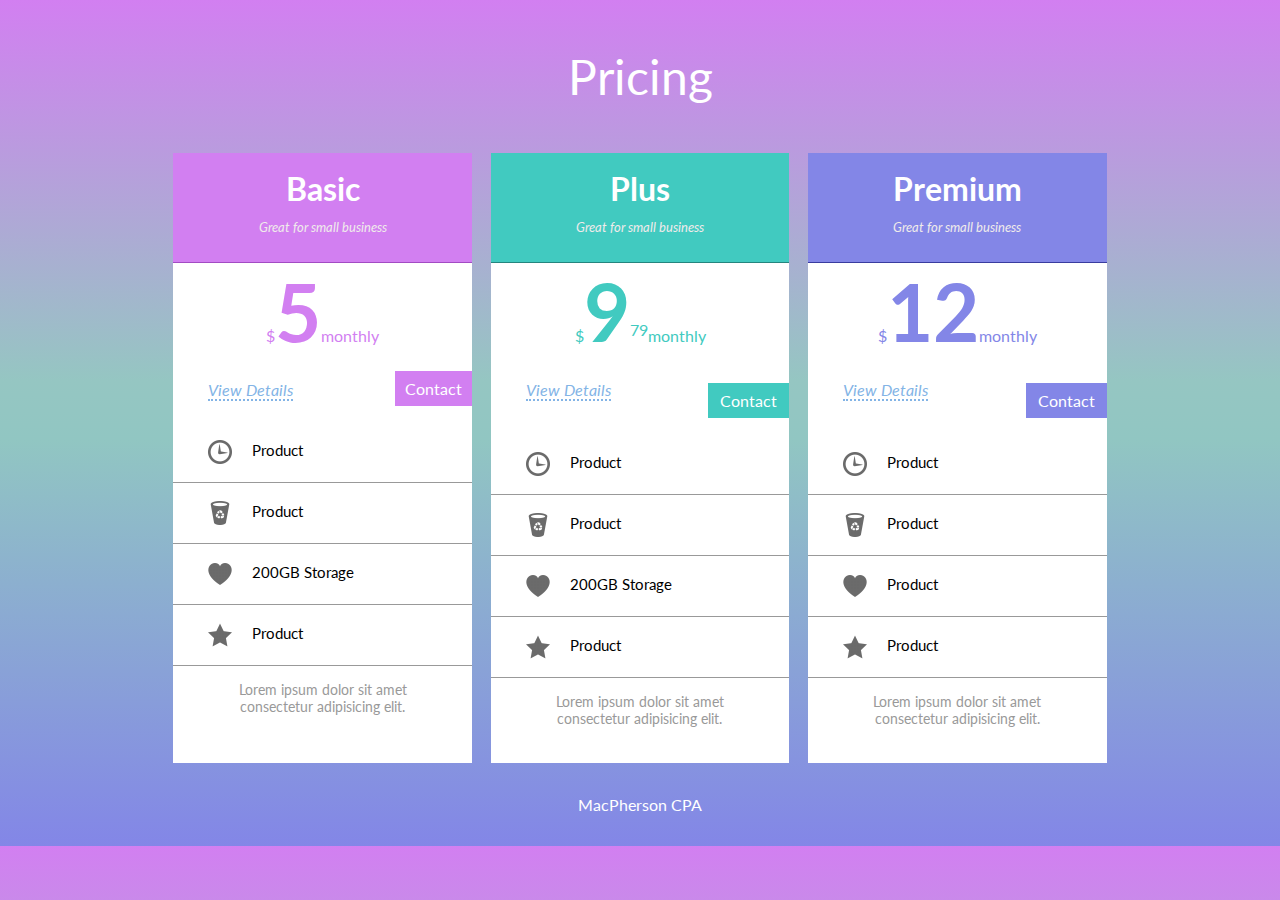
==== pages/web/index.html @ 0d86654f "Initial Commit" ====
<!DOCTYPE HTML>
<html>
<head>
<!-- Custom Theme files -->
<title>MacPherson CPA</title>
<link href="css/style.css" rel='stylesheet' type='text/css' />
<meta name="viewport" content="width=device-width, initial-scale=1">
<script type="application/x-javascript"> addEventListener("load", function() { setTimeout(hideURLbar, 0); }, false); function hideURLbar(){ window.scrollTo(0,1); } </script>
<!-- Custom Theme files -->
</script><script src="http://ajax.googleapis.com/ajax/libs/jquery/2.1.1/jquery.min.js"></script>
<!--webfonts-->
<link href='http://fonts.googleapis.com/css?family=Lato:100,300,400,700,900,100italic,300italic,400italic,700italic' rel='stylesheet' type='text/css'>
<!--//webfonts-->
</head>
<body>
<!--start-pricing-tablel-->
<script src="js/jquery.magnific-popup.js" type="text/javascript"></script>
		<script type="text/javascript" src="js/modernizr.custom.53451.js"></script> 

 <script>
						$(document).ready(function() {
						$('.popup-with-zoom-anim').magnificPopup({
							type: 'inline',
							fixedContentPos: false,
							fixedBgPos: true,
							overflowY: 'auto',
							closeBtnInside: true,
							preloader: false,
							midClick: true,
							removalDelay: 300,
							mainClass: 'my-mfp-zoom-in'
						});
																						
						});
				</script>							
	<div class="wrap">
			<h1>Pricing</h1>
			<div class="pricing-grids">
				<div class="pricing-grid">
					<div class="price-value">
						<h2>Premium</h2>
						<h5>Great for small business</h5>
					</div>
							<div class="price-bg">
								<p class="price-label-1">$<span>12</span>monthly</p>
								<ul class="buy-now">
									<li class="view"><a href="#">View Details</a></li>
									<li class="tag-now-1"><a class="popup-with-zoom-anim" href="#small-dialog">Contact</a></li>
									<div class="clear"> </div>
								</ul>								
							<ul class="count">
								<li><img src="images/1.png">Product</li>
								<li><img src="images/2.png">Product</li>
								<li><img src="images/3.png">Product</li>
								<li><img src="images/4.png">Product</li>
							</ul>
							<p class="bottom">Lorem ipsum dolor sit amet consectetur adipisicing elit.</p>
							</div>
						</div>
						<div class="pricing-grid">
							<div class="price-value two">
								<h3>Plus</h3>
								<h5>Great for small business</h5>
							</div>
							<div class="price-bg">
								<p class="price-label-2">$<span>9</span><i>79</i>monthly</p>
							<ul class="buy-now">
									<li class="view"><a href="#">View Details</a></li>
									<li class="tag-now-2"><a class="popup-with-zoom-anim" href="#small-dialog">Contact</a></li>
									<div class="clear"> </div>
								</ul>							
							<ul class="count">
								<li><img src="images/1.png">Product</li>
								<li><img src="images/2.png">Product</li>
								<li><img src="images/3.png">200GB Storage</li>
								<li><img src="images/4.png">Product</li>
							</ul>
							<p class="bottom">Lorem ipsum dolor sit amet consectetur adipisicing elit.</p>
							</div>
						</div>
						<div class="pricing-grid">
							<div class="price-value three">
								<h4>Basic</h4>
								<h5>Great for small business</h5>
							</div>
							<div class="price-bg">
								<p class="price-label-3">$<span>5</span>monthly</p>
								<ul class="buy-now">
									<li class="view"><a href="#">View Details</a></li>
									<li class="tag-now-3"><a class="popup-with-zoom-anim" href="#small-dialog">Contact</a></li>
									<div class="clear"> </div>
								</ul>								
							<ul class="count">
								<li><img src="images/1.png">Product</li>
								<li><img src="images/2.png">Product</li>
								<li><img src="images/3.png">200GB Storage</li>
								<li><img src="images/4.png">Product</li>
							</ul>
							<p class="bottom">Lorem ipsum dolor sit amet consectetur adipisicing elit.</p>
							</div>
						</div>
				<div class="clear"> </div>
				<!--pop-up-grid-->
								 <div id="small-dialog" class="mfp-hide">
									<div class="pop_up">
									 	<div class="payment-online-form-left">
											<form>
												<h4><span class="shipping"> </span>Shipping</h4>
												<ul>
													<li><input class="text-box-dark" type="text" value="Frist Name" onfocus="this.value = '';" onblur="if (this.value == '') {this.value = 'Frist Name';}"></li>
													<li><input class="text-box-dark" type="text" value="Last Name" onfocus="this.value = '';" onblur="if (this.value == '') {this.value = 'Last Name';}"></li>
												</ul>
												<ul>
													<li><input class="text-box-dark" type="text" value="Email" onfocus="this.value = '';" onblur="if (this.value == '') {this.value = 'Email';}"></li>
													<li><input class="text-box-dark" type="text" value="Company Name" onfocus="this.value = '';" onblur="if (this.value == '') {this.value = 'Company Name';}"></li>
												</ul>
												<ul>
													<li><input class="text-box-dark" type="text" value="Phone" onfocus="this.value = '';" onblur="if (this.value == '') {this.value = 'Phone';}"></li>
													<li><input class="text-box-dark" type="text" value="Address" onfocus="this.value = '';" onblur="if (this.value == '') {this.value = 'Address';}"></li>
													<div class="clear"> </div>
												</ul>
												<div class="clear"> </div>
											<ul class="payment-type">
												<h4><span class="payment"> </span> Payments</h4>
												<li><span class="col_checkbox">
													<input id="3" class="css-checkbox1" type="checkbox">
													<label for="3" name="demo_lbl_1" class="css-label1"> </label>
													<a class="visa" href="#"> </a>
													</span>												
												</li>
												<li>
													<span class="col_checkbox">
														<input id="4" class="css-checkbox2" type="checkbox">
														<label for="4" name="demo_lbl_2" class="css-label2"> </label>
														<a class="paypal" href="#"> </a>
													</span>
												</li>
												<div class="clear"> </div>
											</ul>
												<ul>
													<li><input class="text-box-dark" type="text" value="Card Number" onfocus="this.value = '';" onblur="if (this.value == '') {this.value = 'Card Number';}"></li>
													<li><input class="text-box-dark" type="text" value="Name on card" onfocus="this.value = '';" onblur="if (this.value == '') {this.value = 'Name on card';}"></li>
													<div class="clear"> </div>
												</ul>
												<ul>
													<li><input class="text-box-light hasDatepicker" type="text" id="datepicker" value="Expiration Date" onfocus="this.value = '';" onblur="if (this.value == '') {this.value = 'Expiration Date';}"><em class="pay-date"> </em></li>
													<li><input class="text-box-dark" type="text" value="Security Code" onfocus="this.value = '';" onblur="if (this.value == '') {this.value = 'Security Code';}"></li>
													<div class="clear"> </div>
												</ul>
												<ul class="payment-sendbtns">
													<li><input type="reset" value="Reset"></li>
													<li><input type="submit" value="Process order"></li>
												</ul>
												<div class="clear"> </div>
											</form>
										</div>
						  			</div>
								</div>
								<!--pop-up-grid-->
			</div>
		<div class="clear"> </div>
	</div>
	<!--//End-pricingplans-->
		<!-- /start-copyright-->
 	<div class="copyrights">
			<p>MacPherson CPA</p>
		</div>
		<!--//End-copyright-->
</body>
</html>
---- pages/web/css/style.css ----
/*--
Author: W3layouts
Author URL: http://w3layouts.com
License: Creative Commons Attribution 3.0 Unported
License URL: http://creativecommons.org/licenses/by/3.0/
--*/
/* reset */
html,body,div,span,applet,object,iframe,h1,h2,h3,h4,h5,h6,p,blockquote,pre,a,abbr,acronym,address,big,cite,code,del,dfn,em,img,ins,kbd,q,s,samp,small,strike,strong,sub,sup,tt,var,b,u,i,dl,dt,dd,ol,nav ul,nav li,fieldset,form,label,legend,table,caption,tbody,tfoot,thead,tr,th,td,article,aside,canvas,details,embed,figure,figcaption,footer,header,hgroup,menu,nav,output,ruby,section,summary,time,mark,audio,video{margin:0;padding:0;border:0;font-size:100%;font:inherit;vertical-align:baseline;}
article, aside, details, figcaption, figure,footer, header, hgroup, menu, nav, section {display: block;}
ol,ul{list-style:none;margin:0px;padding:0px;}
blockquote,q{quotes:none;}
blockquote:before,blockquote:after,q:before,q:after{content:'';content:none;}
table{border-collapse:collapse;border-spacing:0;}
/* start editing from here */
a{text-decoration:none;}
.txt-rt{text-align:right;}/* text align right */
.txt-lt{text-align:left;}/* text align left */
.txt-center{text-align:center;}/* text align center */
.float-rt{float:right;}/* float right */
.float-lt{float:left;}/* float left */
.clear{clear:both;}/* clear float */
.pos-relative{position:relative;}/* Position Relative */
.pos-absolute{position:absolute;}/* Position Absolute */
.vertical-base{	vertical-align:baseline;}/* vertical align baseline */
.vertical-top{	vertical-align:top;}/* vertical align top */
nav.vertical ul li{	display:block;}/* vertical menu */
nav.horizontal ul li{	display: inline-block;}/* horizontal menu */
img{max-width:100%;}
/*end reset*/
/****-----start-body----****/
body{
	background: #d27ff1; /* Old browsers */
	background: -moz-linear-gradient(top,  #d27ff1 0%, #95c6c2 45%, #91c6c2 52%, #8386e7 100%); /* FF3.6+ */
	background: -webkit-gradient(linear, left top, left bottom, color-stop(0%,#d27ff1), color-stop(45%,#95c6c2), color-stop(52%,#91c6c2), color-stop(100%,#8386e7)); /* Chrome,Safari4+ */
	background: -webkit-linear-gradient(top,  #d27ff1 0%,#95c6c2 45%,#91c6c2 52%,#8386e7 100%); /* Chrome10+,Safari5.1+ */
	background: -o-linear-gradient(top,  #d27ff1 0%,#95c6c2 45%,#91c6c2 52%,#8386e7 100%); /* Opera 11.10+ */
	background: -ms-linear-gradient(top,  #d27ff1 0%,#95c6c2 45%,#91c6c2 52%,#8386e7 100%); /* IE10+ */
	background: linear-gradient(to bottom,  #d27ff1 0%,#95c6c2 45%,#91c6c2 52%,#8386e7 100%); /* W3C */
	filter: progid:DXImageTransform.Microsoft.gradient( startColorstr='#d27ff1', endColorstr='#8386e7',GradientType=0 ); /* IE6-9 */
	font-family: 'Lato', sans-serif;
	background-size: cover;
	-o-background-size: cover;
	-webkit-background-size: cover;
	-moz-background-size: cover;
}
.wrap{
	margin: 0 auto;
	width: 90%;
}
body a{
	transition:0.5s all ease;
	-webkit-transition:0.5s all ease;
	-moz-transition:0.5s all ease;
	-o-transition:0.5s all ease;
	-ms-transition:0.5s all ease;
}
#small-dialog,#small-dialog1,#small-dialog2,#small-dialog3,#small-dialog4,#small-dialog5{
  background: white;
    padding: 10px 0 10px 0;
  text-align: left;
  max-width: 629px;
  margin: 40px auto;
  position: relative;
  text-align: center;
  border: 15px solid#eee;
}
.pricing-grids {
  width: 70%;
  margin: 0 auto;
}
.pricing-grid {
    width: 32%;
  float: right;
  margin-right: 2%;
    transition: 0.5s all;
  -webkit-transition: 0.5s all;
  -moz-transition: 0.5s all;
  -o-transition: 0.5s all;
}
.pricing-grid:nth-child(1) {
  margin: 0;
}
/*Pricing table and price blocks*/
 h1 {
	text-align: center;
  margin: 1em 0 1em;
  font-size: 3em;
  color: #fff;
}
.price-head h3 {
	color: #404042;
	font-size: 3em;
	text-decoration: none;
	font-weight: 700;
}
a.popup-with-zoom-anim {
  padding: 0 12px;
  line-height: 2.2em;
}
/*----*/
 .pricing-grid3{
 	margin-right: 0;
 }
.pricing-grid:hover,.pricing-grid:hover,.pricing-grid:hover {
	transform: scale(1.05);
-webkit-transform: scale(1.05);
-moz-transform: scale(1.05);
-o-transform: scale(1.05);
-ms-transform: scale(1.05);
	z-index: 1;
	border: none;
}
.pricing-grid1:nth-child(3){
	margin-right:0;
}
.price-value h2,.price-value.two h3,.price-value.three h4{
  font-size: 2em;
  color: #fff;
  font-weight: bold;
}
.price-value,.price-value.two,.price-value.three {
  background: #8386e7;
  padding: 1em 0em 1em;
  border-bottom: 1px solid#393C9F;
    text-align: center;
}
.price-value.two{
background: #41cac0;
   border-bottom: 1px solid#25857E;
}
.price-value.three {
	background: #d27ff1;
	border-bottom:1px solid#A24BC3;
}
.price-value ul,.pricing-grid1 ul,.pricing-grid2 ul,.pricing-grid3 ul{
	padding: 0;
}
.price-value ul li,.pricing-grid1,.pricing-grid2 ul li,.pricing-grid3 ul li {
	list-style: none;
}
.price-value ul li{
	list-style: none;
}
.price-value h5 {
  padding: 11px 0;
  font-style: italic;
  font-size: 13px;
  color: #F0EBEB;
}
ul.count,.pricing-grid1 ul li a,ul.count,.pricing-grid2 ul li a,ul.count,.pricing-grid3 ul li a{
	font-size: 15px;
	display: block;
	text-decoration: none;
	font-weight: 400;
	padding: 10px 20px;
}
.price-bg {
	background: #fff;
	  height: 500px;
}
p.price-label-1 {
   color: #8386E7;
  text-align: center;
}
p.price-label-2 {
  color: #41cac0;
  text-align: center;
}
p.price-label-3 {
  color: #D27FF1;
  text-align: center;
}
.price-bg p span {
  font-weight: bold;
  font-size: 5em;
}
.price-bg p i {
  vertical-align: super;
}
.price-bg ul {
	padding: 0;
}
.price-bg ul li{
	list-style: none;
}
ul.buy-now li {
  display: inline-block;
}
li.view {
  float: left;
  margin: 9px 0px 0px 35px;
}
li.view a {
  color: #83b4e6;
  border-bottom: 2px dotted;
  font-style: italic;
}
ul.count li a {
  color: #6A6A6A;
}
ul.buy-now {
   padding: 12px 0 16px;
}
li.tag-now-1 {
  background: #8386E7;
   float: right;
  margin-top: 12px;
}
li.tag-now-1:hover {
	  background: #37398A;
	      transition: 0.5s all;
  -webkit-transition: 0.5s all;
  -moz-transition: 0.5s all;
  -o-transition: 0.5s all;
}
li.tag-now-1 a {
  color: #fff;
}
li.tag-now-2 {
  background: #41cac0;
   float: right;
    margin-top: 12px;
}
li.tag-now-2:hover {
	  background: #277F78;
	      transition: 0.5s all;
  -webkit-transition: 0.5s all;
  -moz-transition: 0.5s all;
  -o-transition: 0.5s all;
}
li.tag-now-2 a {
  color: #fff;
}
li.tag-now-3 {
  background: #D27FF1;
   float: right;
  margin-top: 0px;
}
li.tag-now-3:hover {
	  background: #9227BA;
	      transition: 0.5s all;
  -webkit-transition: 0.5s all;
  -moz-transition: 0.5s all;
  -o-transition: 0.5s all;
}
li.tag-now-3 a {
  color: #fff;
    padding: 10px;
}
ul.count li img {
  vertical-align: middle;
  margin-right: 20px;
}
ul.count li {
  border-bottom: 1px solid#999;
    padding: 1.2em 0;
}
ul.count li  {
	padding-left: 35px;
}
a.popup-with-zoom-anim {
  outline: none;
  border: none;
}
/*---start-pricing-tabels-----*/
.payment-online-form-left{
}
form li {
list-style: none;
}
form ul {
 padding:0;
}
.payment-online-form-left h4{
	font-size: 1.8em;
	color: #222222;
	padding: 0.5em 0;
	text-align: left;	
}
.payment-online-form-left span{
  vertical-align: middle;
  margin-right: 10px;
}
.payment-online-form-left form{
	padding:0 3%;
}
.payment-online-form-left input[type="text"]{
	padding: 1em 1em;
	color: #485460;
	width: 42%;
	margin: 0.5em 0;
	border: 1px solid;
	outline: none;
	transition: border-color 0.3s;
	-o-transition: border-color 0.3s;
	-ms-transition: border-color 0.3s;
	-moz-transition: border-color 0.3s;
	-webkit-transition: border-color 0.3s;
	float: left;
	font-size: 0.9em;
	border-color: #EEE;
	-webkit-appearance:none;
}
.payment-online-form-left input[type="text"]:hover{
	border-color:#fa6e6f;
}
.text-box-dark{
}
.text-box-light{
	background: url(../images/calender.png) no-repeat 95% 50%;
	cursor:pointer;
	position: relative;
}
.payment-online-form-left ul li:first-child input[type="text"]{
	margin-right: 5%;
}
.payment-online-form-left  input[type="text"]:active, .payment-online-form-left input[type="text"]:hover {
	  border-color: #12419D;
	  color: #5484E1; 
}
.shipping{
	width: 32px;
	height: 32px;
	display: inline-block;
	background: url(../images/icon.png) no-repeat -111px -26px;
}
.payment{
	width: 32px;
	height: 32px;
	display: inline-block;
	background: url(../images/icon.png) no-repeat -152px -30px;

}
.payment-date-section{
	background: url(../images/calender.png) no-repeat #fff 50%;
}
.payment-sendbtns{
	float:right;
	margin: 1.2em 0 1em;
}
.payment-sendbtns input[type="reset"]{
	background:#6FB5FC;
	padding: 0.7em 1em;
	border: none;
	color: #FFF;
	cursor: pointer;
	font-size: 1.2em;
	display: block;
	-webkit-transition: all 0.5s ease-in-out;
	-moz-transition: all 0.5s ease-in-out;
	-o-transition: all 0.5s ease-in-out;
	transition: all 0.5s ease-in-out;
	outline:none;
}
.payment-sendbtns input[type="reset"]:hover{
	color:#FFF;
	background:#464C54;
}
.payment-sendbtns input[type="submit"]{
	background:#464C54;
	padding: 0.7em 1em;
	border: none;
	color: #fff;
	cursor: pointer;
	font-size: 1.2em;
	display: block;
	-webkit-transition: all 0.5s ease-in-out;
	-moz-transition: all 0.5s ease-in-out;
	-o-transition: all 0.5s ease-in-out;
	transition: all 0.5s ease-in-out;
	-webkit-appearance:none;
	outline:none;
}
.payment-sendbtns input[type="submit"]:hover{
	color:#fff;
	background:#6FB5FC;
}
.payment-sendbtns li{
	display:inline-block;
}
.payment-type li{
	display:inline-block;
}
.payment-online-form-right{
	background: #2B2937;
	-webkit-border-radius: 5px;
	-moz-border-radius: 5px;
	-o-border-radius: 5px;
	border-radius: 5px;
	border-bottom: 4px solid #1A1822;
}
/*---start-checkbox----*/
input[type=checkbox].css-checkbox1,input[type=checkbox].css-checkbox2{
	display: none;
}
input[type=checkbox].css-checkbox1 + label.css-label1 {
  height: 30px;
  width: 30px;
  display: inline-block;
  line-height: 18px;
  background-repeat: no-repeat;
  background-position: 0 0;
  vertical-align: super;
  cursor: pointer;
  background: url(../images/icon.png) no-repeat -188px -25px;
  margin-right: 8px;
}
input[type=checkbox].css-checkbox1:checked + label.css-label1 {
	background: url(../images/icon.png) no-repeat -215px -25px;
}
input[type=checkbox].css-checkbox2 + label.css-label2 {
	height: 30px;
	width: 30px;
	display: inline-block;
	line-height: 18px;
	background-repeat: no-repeat;
	background-position: -20px 0px;
	vertical-align: super;
	cursor: pointer;
	background:url(../images/icon.png) no-repeat -218px -24px;
}
input[type=checkbox].css-checkbox2:checked + label.css-label2 {
	background: url(../images/icon.png) no-repeat -190px -24px;
}
.visa{
	display: inline-block;
	width: 32px;
	height: 32px;
	background:url(../images/icon.png) no-repeat -32px -28px;
}
.paypal{
	display: inline-block;
	width: 32px;
	height: 32px;
	background: url(../images/icon.png) no-repeat -71px -26px;
}
.payment-online-form-right{
	float: right;
	width: 30%;
	background: #2B2937;
	-webkit-border-radius: 5px;
	-moz-border-radius: 5px;
	-o-border-radius: 5px;
	border-radius: 5px;
	border-bottom: 4px solid #1A1822;
	padding-bottom: 2em;
}
.payment-online-form-right a:hover{
	color:#1ABC9C;
}
.payment-online-form-right ul li{
	display:block;
	padding: 0.5em;
}
.payment-online-form-right ul li a{
	color:#9095AA;
}
.payment-online-form-right h4{
	color: #FFF;
	font-size: 1em;
	text-transform: uppercase;
	border-bottom: 1px solid rgba(144, 149, 170, 0.22);
	padding: 0.8em;
}
.payment-online-form-right ul {
	padding: 0px 1em;
}
.payment-online-form-right h5{
	color: #FFF;
	padding: 0.5em 0.8em 0.4em;
	font-size: 1em;
}
.payment-type {
	border-top: 1px solid rgba(144, 149, 170, 0.22);
	margin-top: 3%;
	text-align: left;
}
input[type=checkbox].css-checkbox3,input[type=checkbox].css-checkbox4,input[type=checkbox].css-checkbox5,input[type=checkbox].css-checkbox6{
	display: none;
}
input[type=checkbox].css-checkbox3 + label.css-label3 {
	height: 22px;
	width: 21px;
	display: inline-block;
	line-height: 18px;
	background-repeat: no-repeat;
	background-position: 0 -38px;
	vertical-align: middle;
	cursor: pointer;
	background-image: url(../images/filter-bg.png);
}
input[type=checkbox].css-checkbox3:checked + label.css-label3 {
	background-position: 0px 0px;
}
input[type=checkbox].css-checkbox4 + label.css-label4 {
	height: 22px;
	width: 21px;
	display: inline-block;
	line-height: 18px;
	background-repeat: no-repeat;
	background-position: 0 0px;
	vertical-align: middle;
	cursor: pointer;
	background-image: url(../images/filter-bg.png);
}
input[type=checkbox].css-checkbox4:checked + label.css-label4 {
	background-position: 0px -38px;
}
input[type=checkbox].css-checkbox5 + label.css-label5 {
	height: 22px;
	width: 21px;
	display: inline-block;
	line-height: 18px;
	background-repeat: no-repeat;
	background-position: 0 -38px;
	vertical-align: middle;
	cursor: pointer;
	background-image: url(../images/filter-bg.png);
}
input[type=checkbox].css-checkbox5:checked + label.css-label5 {
	background-position: 0px 0px;
}
input[type=checkbox].css-checkbox6 + label.css-label6 {
	height: 22px;
	width: 21px;
	display: inline-block;
	line-height: 18px;
	background-repeat: no-repeat;
	background-position: 0 0px;
	vertical-align: middle;
	cursor: pointer;
	background-image: url(../images/filter-bg.png);
}
input[type=checkbox].css-checkbox6:checked + label.css-label6 {
	background-position: 0px -38px;
}
/* start state */
.my-mfp-zoom-in #small-dialog {
opacity: 0;
-webkit-transition: all 0.2s ease-in-out;
-moz-transition: all 0.2s ease-in-out;
-o-transition: all 0.2s ease-in-out;
transition: all 0.2s ease-in-out;
-webkit-transform: scale(0.8);
-moz-transform: scale(0.8);
-ms-transform: scale(0.8);
-o-transform: scale(0.8);
transform: scale(0.8);
}
/* animate in */
.my-mfp-zoom-in.mfp-ready #small-dialog {
opacity: 1;
-webkit-transform: scale(1);
-moz-transform: scale(1);
-ms-transform: scale(1);
-o-transform: scale(1);
transform: scale(1);
}
/* animate out */
.my-mfp-zoom-in.mfp-removing #small-dialog {
-webkit-transform: scale(0.8);
-moz-transform: scale(0.8);
-ms-transform: scale(0.8);
-o-transform: scale(0.8);
transform: scale(0.8);
opacity: 0;
}
/* Dark overlay, start state */
.my-mfp-zoom-in.mfp-bg {
opacity: 0;
-webkit-transition: opacity 0.3s ease-out;
-moz-transition: opacity 0.3s ease-out;
-o-transition: opacity 0.3s ease-out;
transition: opacity 0.3s ease-out;
}
/* animate in */
.my-mfp-zoom-in.mfp-ready.mfp-bg {
opacity: 0.8;
}
/* animate out */
.my-mfp-zoom-in.mfp-removing.mfp-bg {
opacity: 0;
}
/**
/* Magnific Popup CSS */
.mfp-bg {
  top: 0;
  left: 0;
  width: 100%;
  height: 100%;
  z-index: 1042;
  overflow: hidden;
  position: fixed;
  background: #0b0b0b;
  opacity: 0.8;
  filter: alpha(opacity=80); }
.mfp-wrap {
  top: 0;
  left: 0;
  width: 100%;
  height: 100%;
  z-index: 1043;
  position: fixed;
  outline: none !important;
  -webkit-backface-visibility: hidden; }
.mfp-container {
  text-align: center;
  position: absolute;
  width: 100%;
  height: 100%;
  left: 0;
  top: 0;
  padding: 0 8px;
  -webkit-box-sizing: border-box;
  -moz-box-sizing: border-box;
  box-sizing: border-box; }
.mfp-container:before {
  content: '';
  display: inline-block;
  height: 100%;
  vertical-align: middle; }
.mfp-align-top .mfp-container:before {
  display: none; }
.mfp-content {
  position: relative;
  display: inline-block;
  vertical-align: middle;
  margin: 0 auto;
  text-align: left;
  z-index: 1045; }
.mfp-inline-holder .mfp-content,
.mfp-ajax-holder .mfp-content {
  width: 100%;
  cursor: auto; }
.mfp-ajax-cur {
  cursor: progress; }
.mfp-zoom-out-cur,
.mfp-zoom-out-cur .mfp-image-holder .mfp-close {
  cursor: -moz-zoom-out;
  cursor: -webkit-zoom-out;
  cursor: zoom-out; }
.mfp-zoom {
  cursor: pointer;
  cursor: -webkit-zoom-in;
  cursor: -moz-zoom-in;
  cursor: zoom-in; }

.mfp-auto-cursor .mfp-content {
  cursor: auto; }
.mfp-close,
.mfp-arrow,
.mfp-preloader,
.mfp-counter {
  -webkit-user-select: none;
  -moz-user-select: none;
  user-select: none; }

.mfp-loading.mfp-figure {
  display: none; }

.mfp-hide {
  display: none !important; }
.mfp-content iframe{
	width:100%;
	min-height:500px;
}
.mfp-preloader {
  color: #cccccc;
  position: absolute;
  top: 50%;
  width: auto;
  text-align: center;
  margin-top: -0.8em;
  left: 8px;
  right: 8px;
  z-index: 1044; }

.mfp-preloader a {
  color: #cccccc; }

.mfp-preloader a:hover {
  color: white; }

.mfp-s-ready .mfp-preloader {
  display: none; }

.mfp-s-error .mfp-content {
  display: none; }

button.mfp-close,
button.mfp-arrow {
  overflow: visible;
  cursor: pointer;
  border: 0;
   background:#EEEEEE;
  -webkit-appearance: none;
  display: block;
  padding: 0;
  z-index: 1046; }
button::-moz-focus-inner {
  padding: 0;
  border: 0; }

.mfp-close {
  width: 44px;
  height: 44px;
  line-height: 44px;
  position: absolute;
 right: 0px;
	top:0px;
  text-decoration: none;
  text-align: center;
  padding: 0 0 18px 10px;
  color: white;
  font-style: normal;
  font-size: 28px;
  outline:none;
 }
  .mfp-close:hover, .mfp-close:focus {
    opacity: 1; }

.mfp-close-btn-in .mfp-close {
  color: #333333; }

.mfp-image-holder .mfp-close,
.mfp-iframe-holder .mfp-close {
  color: white;
  right: -6px;
  text-align: right;
  padding-right: 6px;
  width: 100%; 
}
.image-top img{
	width:100%;
}
.image-top p{
	text-align: justify;
	padding:2% 0;
	font-size:15px;
}
.image-top h3 {
	font-size: 1.5em;
	font-weight: 500;
	margin: 16px 0px 0px 0px;
	color:#3F4244;
}
p.bottom {
  text-align: center;
  width: 70%;
  margin: 0 auto;
  padding: 15px 0;
  color: #999;
  font-size: 14px;
}
.copyrights {
  text-align: center;
  padding: 2em 0 2em;
}
.copyrights p {
  color: #fff;
}
.copyrights p a{
	color: #fff;
}
.copyrights p a:hover {
  color: #000;
}
/*--------------*/
@media(max-width:1440px){
	.price-head h1 {
	  margin-top: 1em;
	}
}
@media(max-width:1366px){

}
@media(max-width:1280px){
	.pricing-grids {
	  width: 81%;
	  margin: 0 auto;
	}
}
@media(max-width:1024px){
	.pricing-grids {
	  width: 92%;
	  margin: 0 auto;
	}
}
@media(max-width:768px){
	.pricing-grid {
	  width: 55%;
	  float: none;
	  margin: 0 auto;
  	margin-bottom: 1.5em;
  	}
  	.pricing-grid:nth-child(1) {
	   margin: 0 auto;
  margin-bottom: 1.5em;
	}
	li.view {
	  float: left;
	  margin: 18px 0px 0px 32px;
	}
	.price-value, .price-value.two, .price-value.three {
		padding: 10px 0 0px 0;
	}
}
@media(max-width:640px){
	h1 {
	  font-size: 2em;
	}
	.pricing-grid {
	  width: 65%;
	}
	.payment-online-form-left input[type="text"] {
	  width: 94%;
 	}
}
@media(max-width:480px){
	.pricing-grid {
	  width: 92%;
	}
}
@media(max-width:320px){
	h1 {
	  font-size: 1.3em;
	  margin: 23px 0 20px;
	}
	.pricing-grids {
	  width: 100%;
	}
	.pricing-grid {
	  width: 100%;
	}
	.price-value h2, .price-value.two h3, .price-value.three h4 {
	  font-size: 1.5em;
	}
	.price-value h5 {
	  padding: 4px 0 12px;
	}
	.price-bg p span {
	  font-size: 3em;
	}
	ul.buy-now {
	  padding: 3px 0 3px;
	}
	ul.count li {
	   padding: 1em 0 1em 2.5em;
  		font-size: 13px;
	}
	p.bottom {
	  font-size: 13px;
	}
	.price-bg {
	  height: 395px;
	}
	li.view a {
	  font-size: 12px;
	}
	li.tag-now-1 a {
	  font-size: 13px;
	}
	li.tag-now-2 a {
	  font-size: 13px;
	}
	li.tag-now-3 a {
	  font-size: 13px;
	}
	li.view {
	  margin: 13px 0px 0px 32px;
	}
	.pricing-grid:nth-child(3) {
	  margin: 0;
	}
}
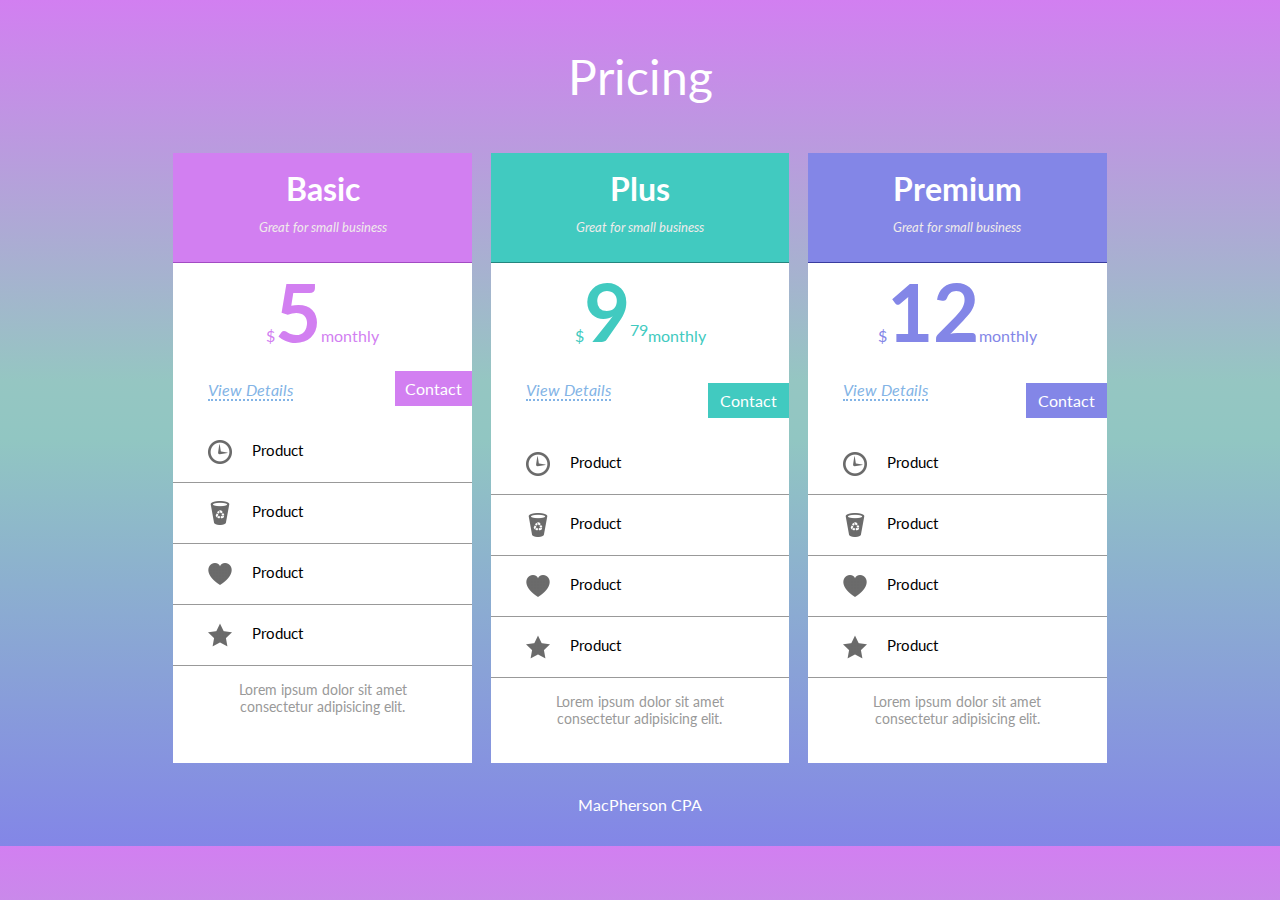
==== commit 5ef57ceb: "Edited Products" ====
--- a/pages/web/index.html
+++ b/pages/web/index.html
@@ -46,7 +46,7 @@
 								<p class="price-label-1">$<span>12</span>monthly</p>
 								<ul class="buy-now">
 									<li class="view"><a href="#">View Details</a></li>
-									<li class="tag-now-1"><a class="popup-with-zoom-anim" href="#small-dialog">Contact</a></li>
+									<li class="tag-now-1"><a class="popup-with-zoom-anim" href="">Contact</a></li>
 									<div class="clear"> </div>
 								</ul>								
 							<ul class="count">
@@ -67,13 +67,13 @@
 								<p class="price-label-2">$<span>9</span><i>79</i>monthly</p>
 							<ul class="buy-now">
 									<li class="view"><a href="#">View Details</a></li>
-									<li class="tag-now-2"><a class="popup-with-zoom-anim" href="#small-dialog">Contact</a></li>
+									<li class="tag-now-2"><a class="popup-with-zoom-anim" href="">Contact</a></li>
 									<div class="clear"> </div>
 								</ul>							
 							<ul class="count">
 								<li><img src="images/1.png">Product</li>
 								<li><img src="images/2.png">Product</li>
-								<li><img src="images/3.png">200GB Storage</li>
+								<li><img src="images/3.png">Product</li>
 								<li><img src="images/4.png">Product</li>
 							</ul>
 							<p class="bottom">Lorem ipsum dolor sit amet consectetur adipisicing elit.</p>
@@ -88,76 +88,19 @@
 								<p class="price-label-3">$<span>5</span>monthly</p>
 								<ul class="buy-now">
 									<li class="view"><a href="#">View Details</a></li>
-									<li class="tag-now-3"><a class="popup-with-zoom-anim" href="#small-dialog">Contact</a></li>
+									<li class="tag-now-3"><a class="popup-with-zoom-anim" href="">Contact</a></li>
 									<div class="clear"> </div>
 								</ul>								
 							<ul class="count">
 								<li><img src="images/1.png">Product</li>
 								<li><img src="images/2.png">Product</li>
-								<li><img src="images/3.png">200GB Storage</li>
+								<li><img src="images/3.png">Product</li>
 								<li><img src="images/4.png">Product</li>
 							</ul>
 							<p class="bottom">Lorem ipsum dolor sit amet consectetur adipisicing elit.</p>
 							</div>
 						</div>
 				<div class="clear"> </div>
-				<!--pop-up-grid-->
-								 <div id="small-dialog" class="mfp-hide">
-									<div class="pop_up">
-									 	<div class="payment-online-form-left">
-											<form>
-												<h4><span class="shipping"> </span>Shipping</h4>
-												<ul>
-													<li><input class="text-box-dark" type="text" value="Frist Name" onfocus="this.value = '';" onblur="if (this.value == '') {this.value = 'Frist Name';}"></li>
-													<li><input class="text-box-dark" type="text" value="Last Name" onfocus="this.value = '';" onblur="if (this.value == '') {this.value = 'Last Name';}"></li>
-												</ul>
-												<ul>
-													<li><input class="text-box-dark" type="text" value="Email" onfocus="this.value = '';" onblur="if (this.value == '') {this.value = 'Email';}"></li>
-													<li><input class="text-box-dark" type="text" value="Company Name" onfocus="this.value = '';" onblur="if (this.value == '') {this.value = 'Company Name';}"></li>
-												</ul>
-												<ul>
-													<li><input class="text-box-dark" type="text" value="Phone" onfocus="this.value = '';" onblur="if (this.value == '') {this.value = 'Phone';}"></li>
-													<li><input class="text-box-dark" type="text" value="Address" onfocus="this.value = '';" onblur="if (this.value == '') {this.value = 'Address';}"></li>
-													<div class="clear"> </div>
-												</ul>
-												<div class="clear"> </div>
-											<ul class="payment-type">
-												<h4><span class="payment"> </span> Payments</h4>
-												<li><span class="col_checkbox">
-													<input id="3" class="css-checkbox1" type="checkbox">
-													<label for="3" name="demo_lbl_1" class="css-label1"> </label>
-													<a class="visa" href="#"> </a>
-													</span>												
-												</li>
-												<li>
-													<span class="col_checkbox">
-														<input id="4" class="css-checkbox2" type="checkbox">
-														<label for="4" name="demo_lbl_2" class="css-label2"> </label>
-														<a class="paypal" href="#"> </a>
-													</span>
-												</li>
-												<div class="clear"> </div>
-											</ul>
-												<ul>
-													<li><input class="text-box-dark" type="text" value="Card Number" onfocus="this.value = '';" onblur="if (this.value == '') {this.value = 'Card Number';}"></li>
-													<li><input class="text-box-dark" type="text" value="Name on card" onfocus="this.value = '';" onblur="if (this.value == '') {this.value = 'Name on card';}"></li>
-													<div class="clear"> </div>
-												</ul>
-												<ul>
-													<li><input class="text-box-light hasDatepicker" type="text" id="datepicker" value="Expiration Date" onfocus="this.value = '';" onblur="if (this.value == '') {this.value = 'Expiration Date';}"><em class="pay-date"> </em></li>
-													<li><input class="text-box-dark" type="text" value="Security Code" onfocus="this.value = '';" onblur="if (this.value == '') {this.value = 'Security Code';}"></li>
-													<div class="clear"> </div>
-												</ul>
-												<ul class="payment-sendbtns">
-													<li><input type="reset" value="Reset"></li>
-													<li><input type="submit" value="Process order"></li>
-												</ul>
-												<div class="clear"> </div>
-											</form>
-										</div>
-						  			</div>
-								</div>
-								<!--pop-up-grid-->
 			</div>
 		<div class="clear"> </div>
 	</div>
